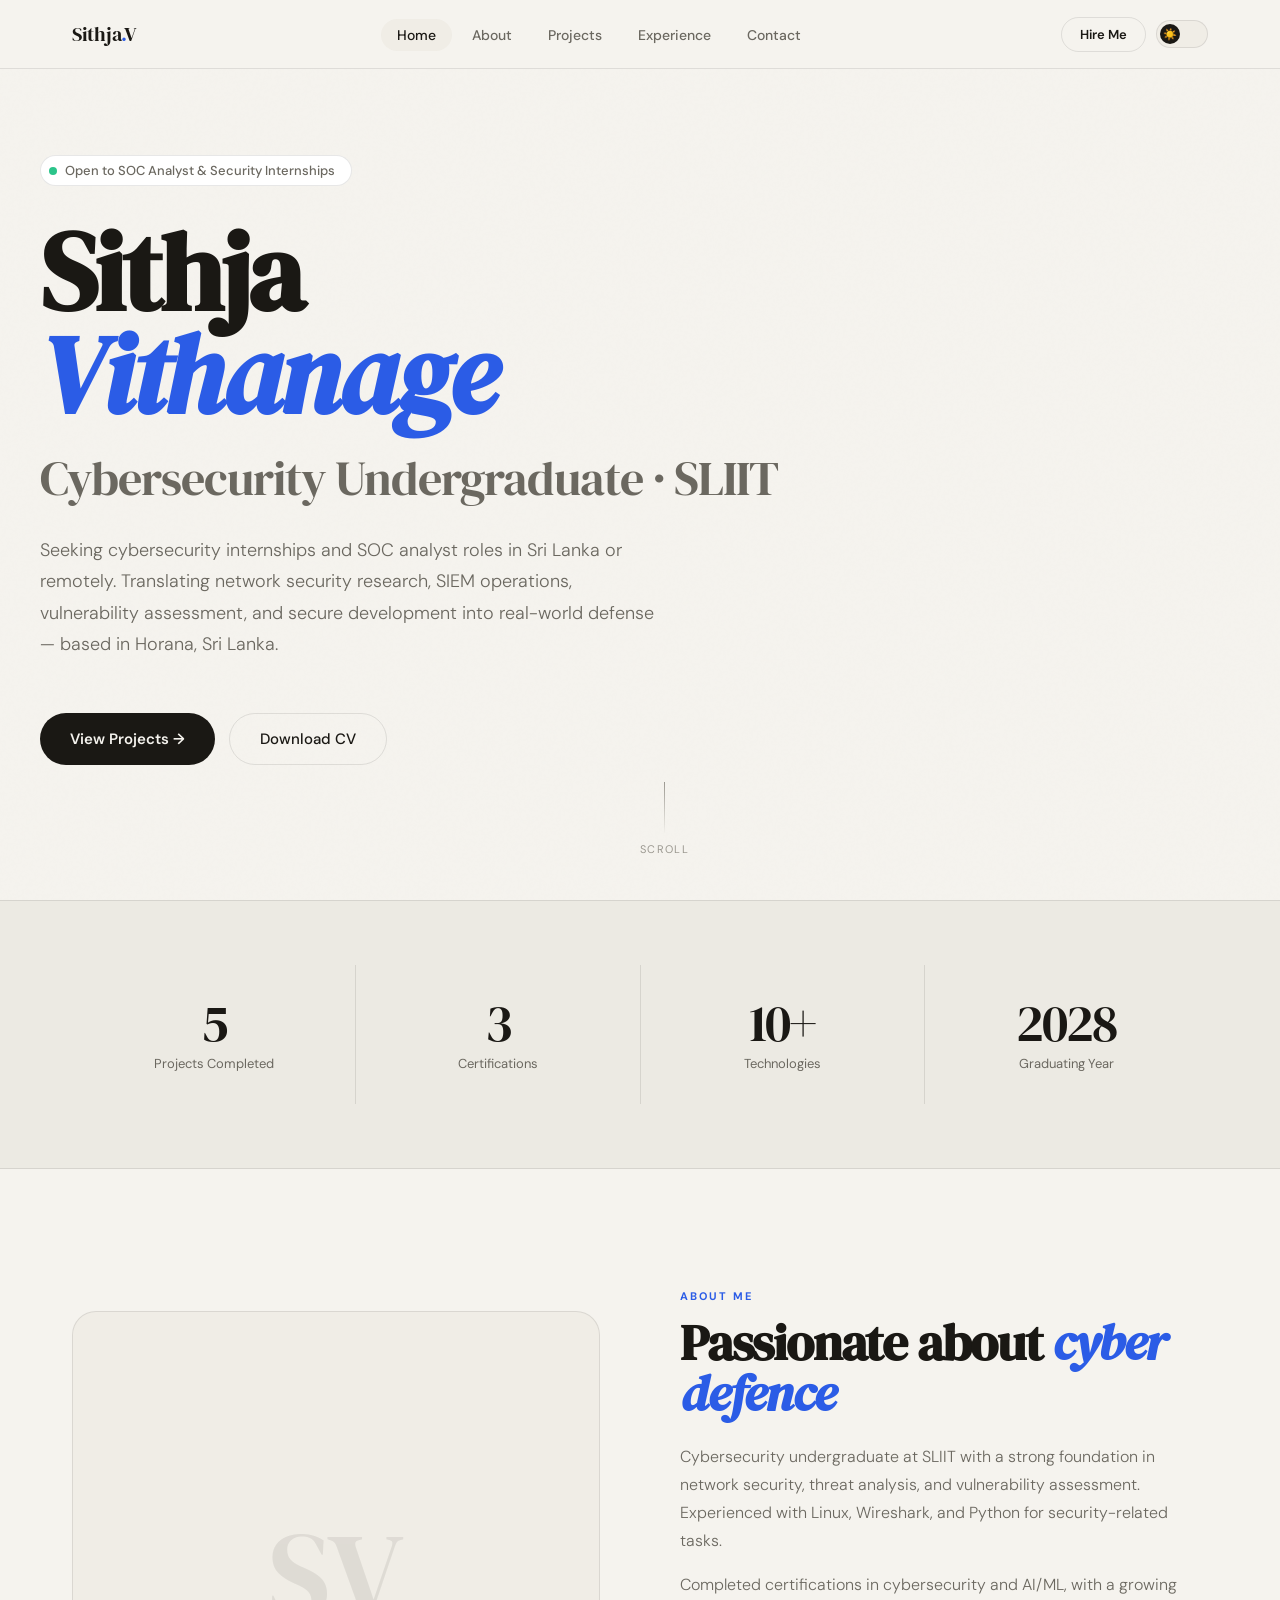
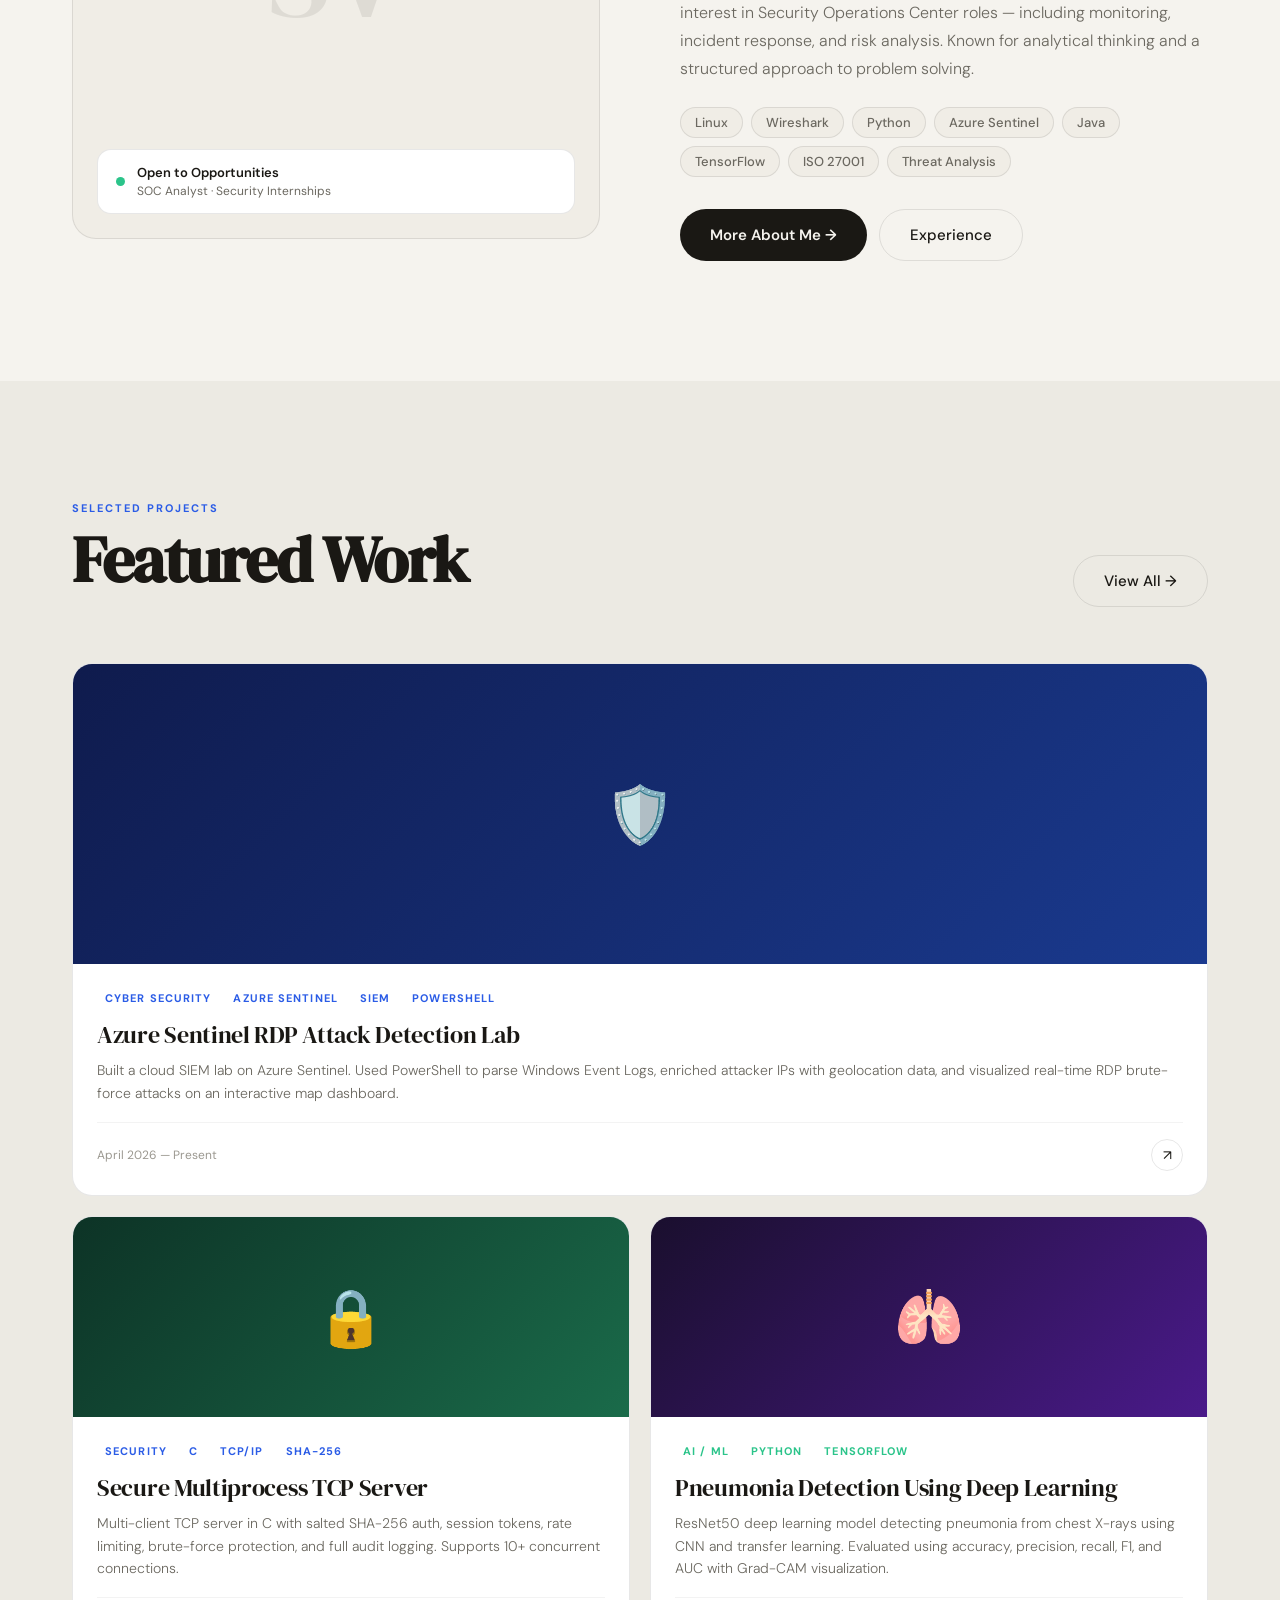
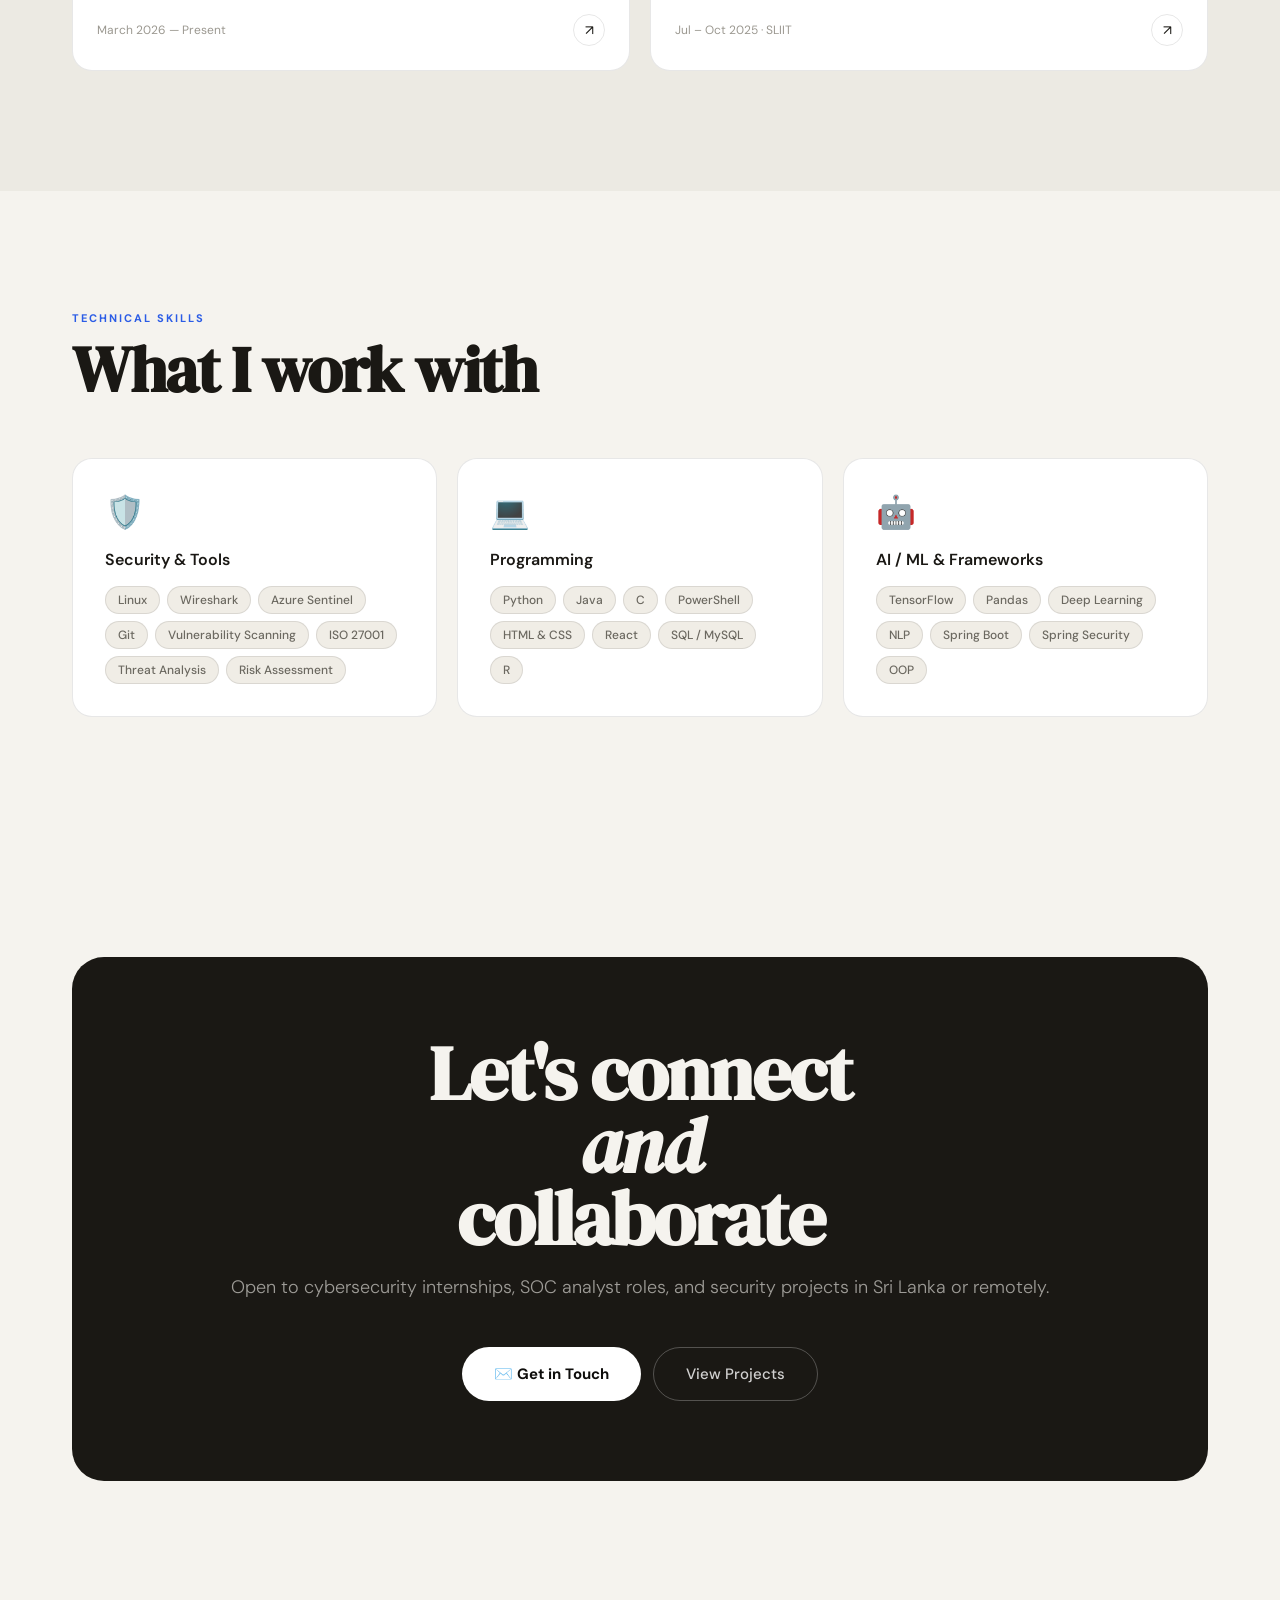
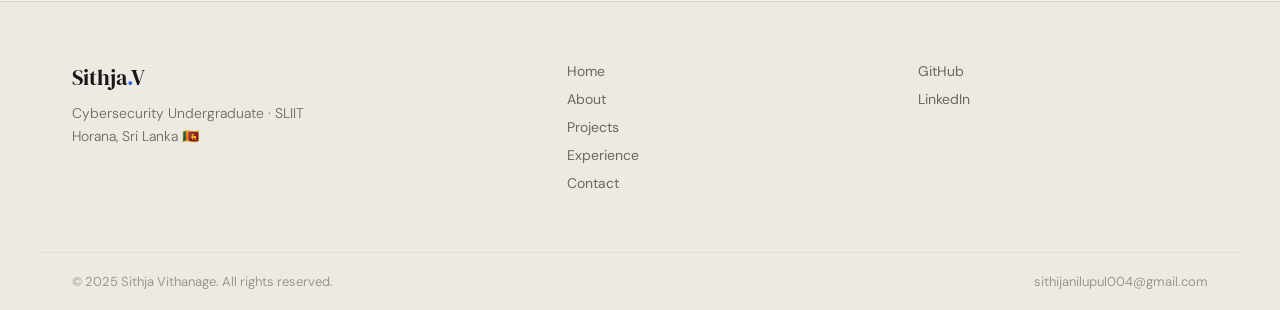
==== index.html @ 6ee67c14 "Initial portfolio upload" ====
<!DOCTYPE html>
<html lang="en" data-theme="light">
<head>
<meta charset="UTF-8">
<meta name="viewport" content="width=device-width, initial-scale=1.0">
<title>Sithja Vithanage — Cybersecurity Undergraduate</title>
<link rel="preconnect" href="https://fonts.googleapis.com">
<link href="https://fonts.googleapis.com/css2?family=DM+Serif+Display:ital@0;1&family=DM+Sans:ital,opsz,wght@0,9..40,300;0,9..40,400;0,9..40,500;0,9..40,600;1,9..40,300&display=swap" rel="stylesheet">
<link rel="stylesheet" href="shared.css">
<style>
/* HERO */
.hero{min-height:100vh;display:flex;align-items:center;position:relative;padding:120px 32px 100px;overflow:hidden}
.hero-orb{position:absolute;border-radius:50%;filter:blur(90px);pointer-events:none;animation:float 8s ease-in-out infinite}
.orb1{width:600px;height:600px;background:radial-gradient(circle,var(--accent)18,transparent 70%);right:-150px;top:0}
.orb2{width:350px;height:350px;background:radial-gradient(circle,var(--accent3)20,transparent 70%);left:5%;bottom:80px;animation-delay:-3s}
.orb3{width:250px;height:250px;background:radial-gradient(circle,var(--accent2)18,transparent 70%);right:25%;bottom:120px;animation-delay:-5s}
@keyframes float{0%,100%{transform:translateY(0) scale(1)}50%{transform:translateY(-30px) scale(1.04)}}
.hero-content{max-width:1200px;margin:0 auto;width:100%;position:relative;z-index:1}
.hero-tag{display:inline-flex;align-items:center;gap:8px;background:var(--surface);border:1px solid var(--border);border-radius:100px;padding:6px 16px 6px 8px;font-size:13px;font-weight:500;color:var(--text-muted);margin-bottom:36px;animation:fadeUp 0.8s ease both}
.tag-dot{width:8px;height:8px;border-radius:50%;background:var(--accent3);box-shadow:0 0 0 3px var(--accent3)30;animation:pulse 2s ease infinite}
@keyframes pulse{0%,100%{box-shadow:0 0 0 3px var(--accent3)30}50%{box-shadow:0 0 0 7px var(--accent3)10}}
.hero-title{font-family:'DM Serif Display',serif;font-size:clamp(52px,9vw,110px);line-height:0.92;letter-spacing:-3px;color:var(--text);margin-bottom:20px;animation:fadeUp 0.8s ease 0.1s both}
.hero-title em{font-style:italic;color:var(--accent)}
.hero-name{font-family:'DM Serif Display',serif;font-size:clamp(28px,4vw,48px);color:var(--text-muted);letter-spacing:-1px;margin-bottom:24px;font-weight:400;animation:fadeUp 0.8s ease 0.15s both}
.hero-sub{font-size:clamp(15px,2vw,18px);color:var(--text-muted);max-width:620px;line-height:1.75;font-weight:300;margin-bottom:52px;animation:fadeUp 0.8s ease 0.2s both}
.hero-ctas{display:flex;gap:14px;flex-wrap:wrap;animation:fadeUp 0.8s ease 0.3s both}
.hero-scroll{position:absolute;bottom:44px;left:50%;transform:translateX(-50%);display:flex;flex-direction:column;align-items:center;gap:8px;color:var(--text-subtle);font-size:11px;letter-spacing:0.12em;text-transform:uppercase;animation:fadeUp 1s ease 0.6s both}
.scroll-bar{width:1px;height:52px;background:linear-gradient(to bottom,var(--text-subtle),transparent);animation:scrollAnim 2s ease infinite}
@keyframes scrollAnim{0%{transform:scaleY(0);transform-origin:top}50%{transform:scaleY(1);transform-origin:top}51%{transform:scaleY(1);transform-origin:bottom}100%{transform:scaleY(0);transform-origin:bottom}}

/* STATS */
.stats-strip{padding:64px 0;background:var(--bg2);border-top:1px solid var(--border);border-bottom:1px solid var(--border)}
.stats-grid{display:grid;grid-template-columns:repeat(4,1fr);gap:1px;background:var(--border)}
.stat-cell{background:var(--bg2);padding:32px 40px;text-align:center;transition:background 0.2s}
.stat-cell:hover{background:var(--surface)}
.stat-num{font-family:'DM Serif Display',serif;font-size:52px;letter-spacing:-2px;line-height:1;color:var(--text);margin-bottom:6px}
.stat-label{font-size:13px;color:var(--text-muted)}

/* ABOUT PREVIEW */
.about-preview{padding:120px 0}
.about-grid{display:grid;grid-template-columns:1fr 1fr;gap:80px;align-items:center}
.about-img{aspect-ratio:1;background:var(--surface2);border-radius:24px;border:1px solid var(--border);display:flex;align-items:center;justify-content:center;position:relative;overflow:hidden}
.about-img-inner{font-family:'DM Serif Display',serif;font-size:120px;color:var(--text);opacity:0.08}
.about-badge{position:absolute;bottom:24px;left:24px;right:24px;background:var(--surface);border:1px solid var(--border);border-radius:14px;padding:14px 18px;display:flex;align-items:center;gap:12px}
.badge-dot{width:9px;height:9px;border-radius:50%;background:var(--accent3);box-shadow:0 0 0 3px var(--accent3)25;animation:pulse 2s ease infinite;flex-shrink:0}
.badge-text{font-size:13px;font-weight:600}
.badge-sub{font-size:12px;color:var(--text-muted);margin-top:2px}
.about-text h2{font-family:'DM Serif Display',serif;font-size:clamp(36px,4vw,52px);letter-spacing:-1.2px;line-height:1;margin-bottom:24px}
.about-text h2 em{font-style:italic;color:var(--accent)}
.about-text p{font-size:16px;color:var(--text-muted);line-height:1.75;font-weight:300;margin-bottom:16px}
.about-chips{display:flex;flex-wrap:wrap;gap:8px;margin-top:24px}
.chip{background:var(--surface2);border:1px solid var(--border);border-radius:100px;padding:6px 14px;font-size:13px;font-weight:500;color:var(--text-muted);transition:border-color 0.2s,color 0.2s}
.chip:hover{border-color:var(--accent);color:var(--accent)}

/* FEATURED PROJECTS */
.featured{padding:120px 0;background:var(--bg2)}
.section-header{display:flex;align-items:flex-end;justify-content:space-between;margin-bottom:56px}
.proj-grid{display:grid;grid-template-columns:repeat(2,1fr);gap:20px}
.proj-card{background:var(--surface);border:1px solid var(--border);border-radius:20px;overflow:hidden;text-decoration:none;color:inherit;display:flex;flex-direction:column;transition:transform 0.35s cubic-bezier(0.34,1.2,0.64,1),box-shadow 0.35s,border-color 0.3s}
.proj-card:hover{transform:translateY(-8px);box-shadow:var(--shadow-lg);border-color:var(--accent)50}
.proj-card.wide{grid-column:span 2}
.proj-thumb{position:relative;overflow:hidden}
.proj-card.wide .proj-thumb{height:300px}
.proj-card:not(.wide) .proj-thumb{height:200px}
.proj-thumb-bg{width:100%;height:100%;display:flex;align-items:center;justify-content:center;font-size:56px;transition:transform 0.4s}
.proj-card:hover .proj-thumb-bg{transform:scale(1.06)}
.proj-overlay{position:absolute;inset:0;display:flex;align-items:center;justify-content:center;color:white;font-size:13px;font-weight:700;letter-spacing:0.08em;text-transform:uppercase;opacity:0;transition:opacity 0.3s}
.proj-card:hover .proj-overlay{opacity:1}
.proj-body{padding:24px;flex:1;display:flex;flex-direction:column}
.proj-tags{display:flex;gap:6px;flex-wrap:wrap;margin-bottom:10px}
.proj-tag{font-size:11px;font-weight:700;text-transform:uppercase;letter-spacing:0.1em;color:var(--accent);background:var(--accent)12;padding:3px 8px;border-radius:4px}
.proj-name{font-family:'DM Serif Display',serif;font-size:24px;letter-spacing:-0.3px;margin-bottom:8px}
.proj-desc{font-size:14px;color:var(--text-muted);line-height:1.6;font-weight:300;flex:1}
.proj-foot{display:flex;align-items:center;justify-content:space-between;margin-top:18px;padding-top:16px;border-top:1px solid var(--border2)}
.proj-year{font-size:12px;color:var(--text-subtle)}
.proj-arrow{width:32px;height:32px;border-radius:50%;border:1px solid var(--border);display:flex;align-items:center;justify-content:center;font-size:14px;transition:background 0.2s,border-color 0.2s}
.proj-card:hover .proj-arrow{background:var(--accent);border-color:var(--accent);color:white}

/* SKILLS SECTION */
.skills-preview{padding:120px 0}
.skills-cats{display:grid;grid-template-columns:repeat(3,1fr);gap:20px;margin-top:56px}
.skill-cat{background:var(--surface);border:1px solid var(--border);border-radius:var(--radius);padding:32px;transition:transform 0.3s,border-color 0.3s}
.skill-cat:hover{transform:translateY(-4px);border-color:var(--accent)40}
.skill-cat-icon{font-size:32px;margin-bottom:16px}
.skill-cat-title{font-weight:600;font-size:16px;margin-bottom:16px}
.skill-pills{display:flex;flex-wrap:wrap;gap:7px}
.skill-pill{background:var(--surface2);border:1px solid var(--border);border-radius:100px;padding:5px 12px;font-size:12px;font-weight:500;color:var(--text-muted)}

/* CTA */
.cta-strip{padding:120px 0}
.cta-box{background:var(--text);color:var(--bg);border-radius:32px;padding:80px;text-align:center;position:relative;overflow:hidden}
[data-theme="dark"] .cta-box{background:var(--surface);color:var(--text);border:1px solid var(--border)}
.cta-box::before{content:'';position:absolute;inset:0;background:radial-gradient(ellipse 60% 60% at 50% 110%,var(--accent)25,transparent 70%);pointer-events:none}
.cta-title{font-family:'DM Serif Display',serif;font-size:clamp(40px,6vw,80px);line-height:0.95;letter-spacing:-2px;margin-bottom:20px;position:relative}
.cta-sub{font-size:18px;opacity:0.6;font-weight:300;margin-bottom:48px;position:relative}
.cta-btns{display:flex;gap:12px;justify-content:center;position:relative;flex-wrap:wrap}

@media(max-width:900px){
  .about-grid{grid-template-columns:1fr}
  .proj-grid{grid-template-columns:1fr}
  .proj-card.wide{grid-column:span 1}
  .stats-grid{grid-template-columns:repeat(2,1fr)}
  .skills-cats{grid-template-columns:1fr}
  .section-header{flex-direction:column;align-items:flex-start;gap:20px}
  .cta-box{padding:48px 28px}
  .hero{padding:120px 20px 100px}
}
</style>
</head>
<body>

<nav>
  <div class="nav-inner">
    <a href="index.html" class="nav-logo">Sithja<span>.</span>V</a>
    <ul class="nav-links">
      <li><a href="index.html" class="active">Home</a></li>
      <li><a href="about.html">About</a></li>
      <li><a href="work.html">Projects</a></li>
      <li><a href="experience.html">Experience</a></li>
      <li><a href="contact.html">Contact</a></li>
    </ul>
    <div class="nav-right">
      <a href="contact.html" class="btn-nav">Hire Me</a>
      <button class="theme-toggle" id="themeToggle" aria-label="Toggle theme">
        <div class="toggle-thumb"><span id="toggleIcon">☀️</span></div>
      </button>
    </div>
  </div>
</nav>

<!-- HERO -->
<section class="hero">
  <div class="hero-orb orb1"></div>
  <div class="hero-orb orb2"></div>
  <div class="hero-orb orb3"></div>
  <div class="hero-content">
    <div class="hero-tag"><span class="tag-dot"></span> Open to SOC Analyst & Security Internships</div>
    <h1 class="hero-title">Sithja<br><em>Vithanage</em></h1>
    <p class="hero-name">Cybersecurity Undergraduate · SLIIT</p>
    <p class="hero-sub">Seeking cybersecurity internships and SOC analyst roles in Sri Lanka or remotely. Translating network security research, SIEM operations, vulnerability assessment, and secure development into real-world defense — based in Horana, Sri Lanka.</p>
    <div class="hero-ctas">
      <a href="work.html" class="btn-primary">View Projects →</a>
      <a href="contact.html" class="btn-secondary">Download CV</a>
    </div>
  </div>
  <div class="hero-scroll"><div class="scroll-bar"></div>Scroll</div>
</section>

<!-- STATS -->
<section class="stats-strip">
  <div class="container">
    <div class="stats-grid">
      <div class="stat-cell reveal"><div class="stat-num">5</div><div class="stat-label">Projects Completed</div></div>
      <div class="stat-cell reveal reveal-d1"><div class="stat-num">3</div><div class="stat-label">Certifications</div></div>
      <div class="stat-cell reveal reveal-d2"><div class="stat-num">10+</div><div class="stat-label">Technologies</div></div>
      <div class="stat-cell reveal reveal-d3"><div class="stat-num">2028</div><div class="stat-label">Graduating Year</div></div>
    </div>
  </div>
</section>

<!-- ABOUT PREVIEW -->
<section class="about-preview">
  <div class="container">
    <div class="about-grid">
      <div class="about-img reveal">
        <div class="about-img-inner">SV</div>
        <div class="about-badge">
          <div class="badge-dot"></div>
          <div>
            <div class="badge-text">Open to Opportunities</div>
            <div class="badge-sub">SOC Analyst · Security Internships</div>
          </div>
        </div>
      </div>
      <div class="about-text reveal reveal-d1">
        <div class="section-label">About Me</div>
        <h2>Passionate about <em>cyber defence</em></h2>
        <p>Cybersecurity undergraduate at SLIIT with a strong foundation in network security, threat analysis, and vulnerability assessment. Experienced with Linux, Wireshark, and Python for security-related tasks.</p>
        <p>Completed certifications in cybersecurity and AI/ML, with a growing interest in Security Operations Center roles — including monitoring, incident response, and risk analysis. Known for analytical thinking and a structured approach to problem solving.</p>
        <div class="about-chips">
          <span class="chip">Linux</span><span class="chip">Wireshark</span><span class="chip">Python</span>
          <span class="chip">Azure Sentinel</span><span class="chip">Java</span><span class="chip">TensorFlow</span>
          <span class="chip">ISO 27001</span><span class="chip">Threat Analysis</span>
        </div>
        <div style="display:flex;gap:12px;margin-top:32px;flex-wrap:wrap">
          <a href="about.html" class="btn-primary">More About Me →</a>
          <a href="experience.html" class="btn-secondary">Experience</a>
        </div>
      </div>
    </div>
  </div>
</section>

<!-- FEATURED PROJECTS -->
<section class="featured">
  <div class="container">
    <div class="section-header reveal">
      <div>
        <div class="section-label">Selected Projects</div>
        <h2 class="section-title">Featured Work</h2>
      </div>
      <a href="work.html" class="btn-secondary">View All →</a>
    </div>
    <div class="proj-grid">
      <!-- Azure Sentinel -->
      <a href="work.html" class="proj-card wide reveal">
        <div class="proj-thumb">
          <div class="proj-thumb-bg" style="background:linear-gradient(135deg,#0f1b4d,#1a3a8f)">🛡️</div>
          <div class="proj-overlay" style="background:rgba(43,92,230,0.88)">View Project ↗</div>
        </div>
        <div class="proj-body">
          <div class="proj-tags"><span class="proj-tag">Cyber Security</span><span class="proj-tag">Azure Sentinel</span><span class="proj-tag">SIEM</span><span class="proj-tag">PowerShell</span></div>
          <div class="proj-name">Azure Sentinel RDP Attack Detection Lab</div>
          <p class="proj-desc">Built a cloud SIEM lab on Azure Sentinel. Used PowerShell to parse Windows Event Logs, enriched attacker IPs with geolocation data, and visualized real-time RDP brute-force attacks on an interactive map dashboard.</p>
          <div class="proj-foot"><span class="proj-year">April 2026 — Present</span><div class="proj-arrow">↗</div></div>
        </div>
      </a>
      <!-- TCP Server -->
      <a href="work.html" class="proj-card reveal">
        <div class="proj-thumb">
          <div class="proj-thumb-bg" style="background:linear-gradient(135deg,#0d3326,#1a6b4a)">🔒</div>
          <div class="proj-overlay" style="background:rgba(43,196,138,0.88)">View Project ↗</div>
        </div>
        <div class="proj-body">
          <div class="proj-tags"><span class="proj-tag">Security</span><span class="proj-tag">C</span><span class="proj-tag">TCP/IP</span><span class="proj-tag">SHA-256</span></div>
          <div class="proj-name">Secure Multiprocess TCP Server</div>
          <p class="proj-desc">Multi-client TCP server in C with salted SHA-256 auth, session tokens, rate limiting, brute-force protection, and full audit logging. Supports 10+ concurrent connections.</p>
          <div class="proj-foot"><span class="proj-year">March 2026 — Present</span><div class="proj-arrow">↗</div></div>
        </div>
      </a>
      <!-- Pneumonia AI -->
      <a href="work.html" class="proj-card reveal reveal-d1">
        <div class="proj-thumb">
          <div class="proj-thumb-bg" style="background:linear-gradient(135deg,#1a0f2e,#4a1a8a)">🫁</div>
          <div class="proj-overlay" style="background:rgba(90,43,200,0.88)">View Project ↗</div>
        </div>
        <div class="proj-body">
          <div class="proj-tags"><span class="proj-tag" style="color:var(--accent3);background:var(--accent3)12">AI / ML</span><span class="proj-tag" style="color:var(--accent3);background:var(--accent3)12">Python</span><span class="proj-tag" style="color:var(--accent3);background:var(--accent3)12">TensorFlow</span></div>
          <div class="proj-name">Pneumonia Detection Using Deep Learning</div>
          <p class="proj-desc">ResNet50 deep learning model detecting pneumonia from chest X-rays using CNN and transfer learning. Evaluated using accuracy, precision, recall, F1, and AUC with Grad-CAM visualization.</p>
          <div class="proj-foot"><span class="proj-year">Jul – Oct 2025 · SLIIT</span><div class="proj-arrow">↗</div></div>
        </div>
      </a>
    </div>
  </div>
</section>

<!-- SKILLS PREVIEW -->
<section class="skills-preview">
  <div class="container">
    <div class="reveal">
      <div class="section-label">Technical Skills</div>
      <h2 class="section-title">What I work with</h2>
    </div>
    <div class="skills-cats">
      <div class="skill-cat reveal">
        <div class="skill-cat-icon">🛡️</div>
        <div class="skill-cat-title">Security & Tools</div>
        <div class="skill-pills">
          <span class="skill-pill">Linux</span><span class="skill-pill">Wireshark</span>
          <span class="skill-pill">Azure Sentinel</span><span class="skill-pill">Git</span>
          <span class="skill-pill">Vulnerability Scanning</span><span class="skill-pill">ISO 27001</span>
          <span class="skill-pill">Threat Analysis</span><span class="skill-pill">Risk Assessment</span>
        </div>
      </div>
      <div class="skill-cat reveal reveal-d1">
        <div class="skill-cat-icon">💻</div>
        <div class="skill-cat-title">Programming</div>
        <div class="skill-pills">
          <span class="skill-pill">Python</span><span class="skill-pill">Java</span>
          <span class="skill-pill">C</span><span class="skill-pill">PowerShell</span>
          <span class="skill-pill">HTML & CSS</span><span class="skill-pill">React</span>
          <span class="skill-pill">SQL / MySQL</span><span class="skill-pill">R</span>
        </div>
      </div>
      <div class="skill-cat reveal reveal-d2">
        <div class="skill-cat-icon">🤖</div>
        <div class="skill-cat-title">AI / ML & Frameworks</div>
        <div class="skill-pills">
          <span class="skill-pill">TensorFlow</span><span class="skill-pill">Pandas</span>
          <span class="skill-pill">Deep Learning</span><span class="skill-pill">NLP</span>
          <span class="skill-pill">Spring Boot</span><span class="skill-pill">Spring Security</span>
          <span class="skill-pill">OOP</span>
        </div>
      </div>
    </div>
  </div>
</section>

<!-- CTA -->
<section class="cta-strip">
  <div class="container">
    <div class="cta-box reveal">
      <h2 class="cta-title">Let's connect<br><em>and</em><br>collaborate</h2>
      <p class="cta-sub">Open to cybersecurity internships, SOC analyst roles, and security projects in Sri Lanka or remotely.</p>
      <div class="cta-btns">
        <a href="contact.html" class="btn-cta-primary">✉️ Get in Touch</a>
        <a href="work.html" class="btn-cta-secondary">View Projects</a>
      </div>
    </div>
  </div>
</section>

<footer>
  <div class="footer-inner container">
    <div class="footer-left">
      <span class="footer-logo">Sithja<span>.</span>V</span>
      <p>Cybersecurity Undergraduate · SLIIT<br>Horana, Sri Lanka 🇱🇰</p>
    </div>
    <div class="footer-links">
      <a href="index.html">Home</a><a href="about.html">About</a>
      <a href="work.html">Projects</a><a href="experience.html">Experience</a><a href="contact.html">Contact</a>
    </div>
    <div class="footer-social">
      <a href="https://github.com/sithija-vithanage" target="_blank">GitHub</a>
      <a href="https://linkedin.com/in/sithija-vithanage" target="_blank">LinkedIn</a>
    </div>
  </div>
  <div class="footer-bottom container">
    <span>© 2025 Sithja Vithanage. All rights reserved.</span>
    <span>sithijanilupul004@gmail.com</span>
  </div>
</footer>
<script src="shared.js"></script>
</body>
</html>
---- shared.css ----
/* ═══════════════════════════════════════
   SHARED.CSS — Sithja Vithanage Portfolio
   ═══════════════════════════════════════ */
:root {
  --bg: #F5F3EE; --bg2: #ECEAE3; --surface: #FFFFFF; --surface2: #F0EDE6;
  --text: #1A1814; --text-muted: #6B6860; --text-subtle: #9B9890;
  --accent: #2B5CE6; --accent2: #E6402B; --accent3: #2BC48A;
  --border: rgba(26,24,20,0.10); --border2: rgba(26,24,20,0.05);
  --shadow: 0 2px 24px rgba(26,24,20,0.08); --shadow-lg: 0 12px 48px rgba(26,24,20,0.14);
  --radius: 20px; --radius-sm: 10px; --nav-bg: rgba(245,243,238,0.88);
}
[data-theme="dark"] {
  --bg: #0E0D0B; --bg2: #161512; --surface: #1C1A17; --surface2: #252320;
  --text: #F0EDE6; --text-muted: #9B9890; --text-subtle: #6B6860;
  --accent: #5B82FF; --accent2: #FF6B52; --accent3: #4AE6A0;
  --border: rgba(240,237,230,0.10); --border2: rgba(240,237,230,0.05);
  --shadow: 0 2px 24px rgba(0,0,0,0.30); --shadow-lg: 0 12px 48px rgba(0,0,0,0.45);
  --nav-bg: rgba(14,13,11,0.88);
}
*,*::before,*::after{box-sizing:border-box;margin:0;padding:0}
html{scroll-behavior:smooth}
body{font-family:'DM Sans',sans-serif;background:var(--bg);color:var(--text);min-height:100vh;overflow-x:hidden;transition:background 0.4s ease,color 0.4s ease}
body::before{content:'';position:fixed;inset:0;background-image:url("data:image/svg+xml,%3Csvg viewBox='0 0 256 256' xmlns='http://www.w3.org/2000/svg'%3E%3Cfilter id='n'%3E%3CfeTurbulence type='fractalNoise' baseFrequency='0.9' numOctaves='4' stitchTiles='stitch'/%3E%3C/filter%3E%3Crect width='100%25' height='100%25' filter='url(%23n)' opacity='0.03'/%3E%3C/svg%3E");pointer-events:none;z-index:0;opacity:0.35}

/* NAV */
nav{position:fixed;top:0;left:0;right:0;z-index:100;background:var(--nav-bg);backdrop-filter:blur(24px);-webkit-backdrop-filter:blur(24px);border-bottom:1px solid var(--border);transition:background 0.4s}
.nav-inner{max-width:1200px;margin:0 auto;padding:0 32px;height:68px;display:flex;align-items:center;justify-content:space-between}
.nav-logo{font-family:'DM Serif Display',serif;font-size:20px;color:var(--text);text-decoration:none;letter-spacing:-0.3px}
.nav-logo span{color:var(--accent)}
.nav-links{display:flex;align-items:center;gap:4px;list-style:none}
.nav-links a{font-size:14px;font-weight:500;color:var(--text-muted);text-decoration:none;padding:7px 16px;border-radius:100px;transition:color 0.2s,background 0.2s}
.nav-links a:hover,.nav-links a.active{color:var(--text);background:var(--surface2)}
.nav-right{display:flex;align-items:center;gap:10px}
.btn-nav{font-size:13px;font-weight:600;color:var(--text);text-decoration:none;border:1px solid var(--border);border-radius:100px;padding:8px 18px;transition:background 0.2s,border-color 0.2s}
.btn-nav:hover{background:var(--surface);border-color:var(--accent)}

/* THEME TOGGLE */
.theme-toggle{width:52px;height:28px;background:var(--surface2);border:1px solid var(--border);border-radius:100px;cursor:pointer;position:relative;transition:background 0.3s,border-color 0.3s;flex-shrink:0}
.theme-toggle:hover{border-color:var(--accent)}
.toggle-thumb{position:absolute;top:3px;left:3px;width:20px;height:20px;background:var(--text);border-radius:50%;transition:transform 0.35s cubic-bezier(0.34,1.56,0.64,1);display:flex;align-items:center;justify-content:center;font-size:11px}
[data-theme="dark"] .toggle-thumb{transform:translateX(24px)}

/* LAYOUT */
.container{max-width:1200px;margin:0 auto;padding:0 32px;position:relative;z-index:1}
.section-label{font-size:11px;font-weight:700;letter-spacing:0.18em;text-transform:uppercase;color:var(--accent);margin-bottom:14px}
.section-title{font-family:'DM Serif Display',serif;font-size:clamp(36px,5vw,64px);letter-spacing:-1.5px;line-height:0.97;color:var(--text);margin-bottom:16px}
.section-desc{font-size:17px;color:var(--text-muted);max-width:540px;line-height:1.65;font-weight:300}

/* BUTTONS */
.btn-primary{display:inline-flex;align-items:center;gap:8px;background:var(--text);color:var(--bg);border:none;border-radius:100px;padding:15px 30px;font-size:15px;font-weight:600;font-family:'DM Sans',sans-serif;text-decoration:none;cursor:pointer;transition:transform 0.25s,box-shadow 0.25s}
.btn-primary:hover{transform:translateY(-2px);box-shadow:var(--shadow-lg)}
.btn-secondary{display:inline-flex;align-items:center;gap:8px;background:transparent;color:var(--text);border:1px solid var(--border);border-radius:100px;padding:15px 30px;font-size:15px;font-weight:500;font-family:'DM Sans',sans-serif;text-decoration:none;cursor:pointer;transition:transform 0.25s,background 0.2s,border-color 0.2s}
.btn-secondary:hover{background:var(--surface);border-color:var(--accent);transform:translateY(-2px)}
.btn-cta-primary{display:inline-flex;align-items:center;gap:8px;background:white;color:#0E0D0B;border:none;border-radius:100px;padding:16px 32px;font-size:15px;font-weight:700;font-family:'DM Sans',sans-serif;text-decoration:none;cursor:pointer;transition:transform 0.2s,box-shadow 0.2s}
[data-theme="dark"] .btn-cta-primary{background:var(--accent);color:white}
.btn-cta-primary:hover{transform:translateY(-2px);box-shadow:0 8px 32px rgba(255,255,255,0.2)}
.btn-cta-secondary{display:inline-flex;align-items:center;gap:8px;background:transparent;color:rgba(255,255,255,0.8);border:1px solid rgba(255,255,255,0.25);border-radius:100px;padding:16px 32px;font-size:15px;font-weight:500;font-family:'DM Sans',sans-serif;text-decoration:none;cursor:pointer;transition:background 0.2s}
[data-theme="dark"] .btn-cta-secondary{color:var(--text-muted);border-color:var(--border)}
.btn-cta-secondary:hover{background:rgba(255,255,255,0.1)}

/* PAGE HERO */
.page-hero{padding:160px 32px 100px;background:var(--bg);position:relative;overflow:hidden}
.page-hero-orb{position:absolute;border-radius:50%;filter:blur(100px);pointer-events:none}
.page-hero-orb1{width:400px;height:400px;background:var(--accent)15;right:-80px;top:0}
.page-hero-orb2{width:280px;height:280px;background:var(--accent3)12;left:10%;bottom:0}
.page-hero-content{max-width:1200px;margin:0 auto;position:relative;z-index:1}
.page-hero-tag{display:inline-block;font-size:11px;font-weight:700;letter-spacing:0.18em;text-transform:uppercase;color:var(--accent);margin-bottom:20px}
.page-hero-title{font-family:'DM Serif Display',serif;font-size:clamp(52px,8vw,100px);line-height:0.93;letter-spacing:-2.5px;color:var(--text);margin-bottom:24px;animation:fadeUp 0.8s ease both}
.page-hero-title em{font-style:italic;color:var(--accent)}
.page-hero-sub{font-size:18px;color:var(--text-muted);max-width:560px;line-height:1.65;font-weight:300;animation:fadeUp 0.8s ease 0.1s both}

/* FOOTER */
footer{background:var(--bg2);border-top:1px solid var(--border);position:relative;z-index:1}
.footer-inner{display:grid;grid-template-columns:1.5fr 1fr 1fr;gap:60px;padding-top:60px;padding-bottom:60px;border-bottom:1px solid var(--border2)}
.footer-logo{font-family:'DM Serif Display',serif;font-size:22px;display:block;margin-bottom:10px}
.footer-logo span{color:var(--accent)}
.footer-left p{font-size:14px;color:var(--text-muted);line-height:1.6;font-weight:300}
.footer-links,.footer-social{display:flex;flex-direction:column;gap:10px}
.footer-links a,.footer-social a{font-size:14px;color:var(--text-muted);text-decoration:none;transition:color 0.2s;width:fit-content}
.footer-links a:hover,.footer-social a:hover{color:var(--accent)}
.footer-bottom{display:flex;align-items:center;justify-content:space-between;padding-top:20px;padding-bottom:20px;font-size:13px;color:var(--text-subtle)}

/* SCROLL REVEAL */
.reveal{opacity:0;transform:translateY(28px);transition:opacity 0.7s ease,transform 0.7s ease}
.reveal.visible{opacity:1;transform:none}
.reveal-d1{transition-delay:0.1s}.reveal-d2{transition-delay:0.2s}.reveal-d3{transition-delay:0.3s}

@keyframes fadeUp{from{opacity:0;transform:translateY(24px)}to{opacity:1;transform:translateY(0)}}
.divider{height:1px;background:var(--border);position:relative;z-index:1}

@media(max-width:900px){
  .nav-links{display:none}
  .footer-inner{grid-template-columns:1fr 1fr;gap:40px}
  .footer-bottom{flex-direction:column;gap:8px;text-align:center}
  .page-hero{padding:130px 20px 80px}
  .container{padding:0 20px}
}
@media(max-width:600px){
  .footer-inner{grid-template-columns:1fr;gap:32px}
  .btn-primary,.btn-secondary{padding:13px 24px;font-size:14px}
}
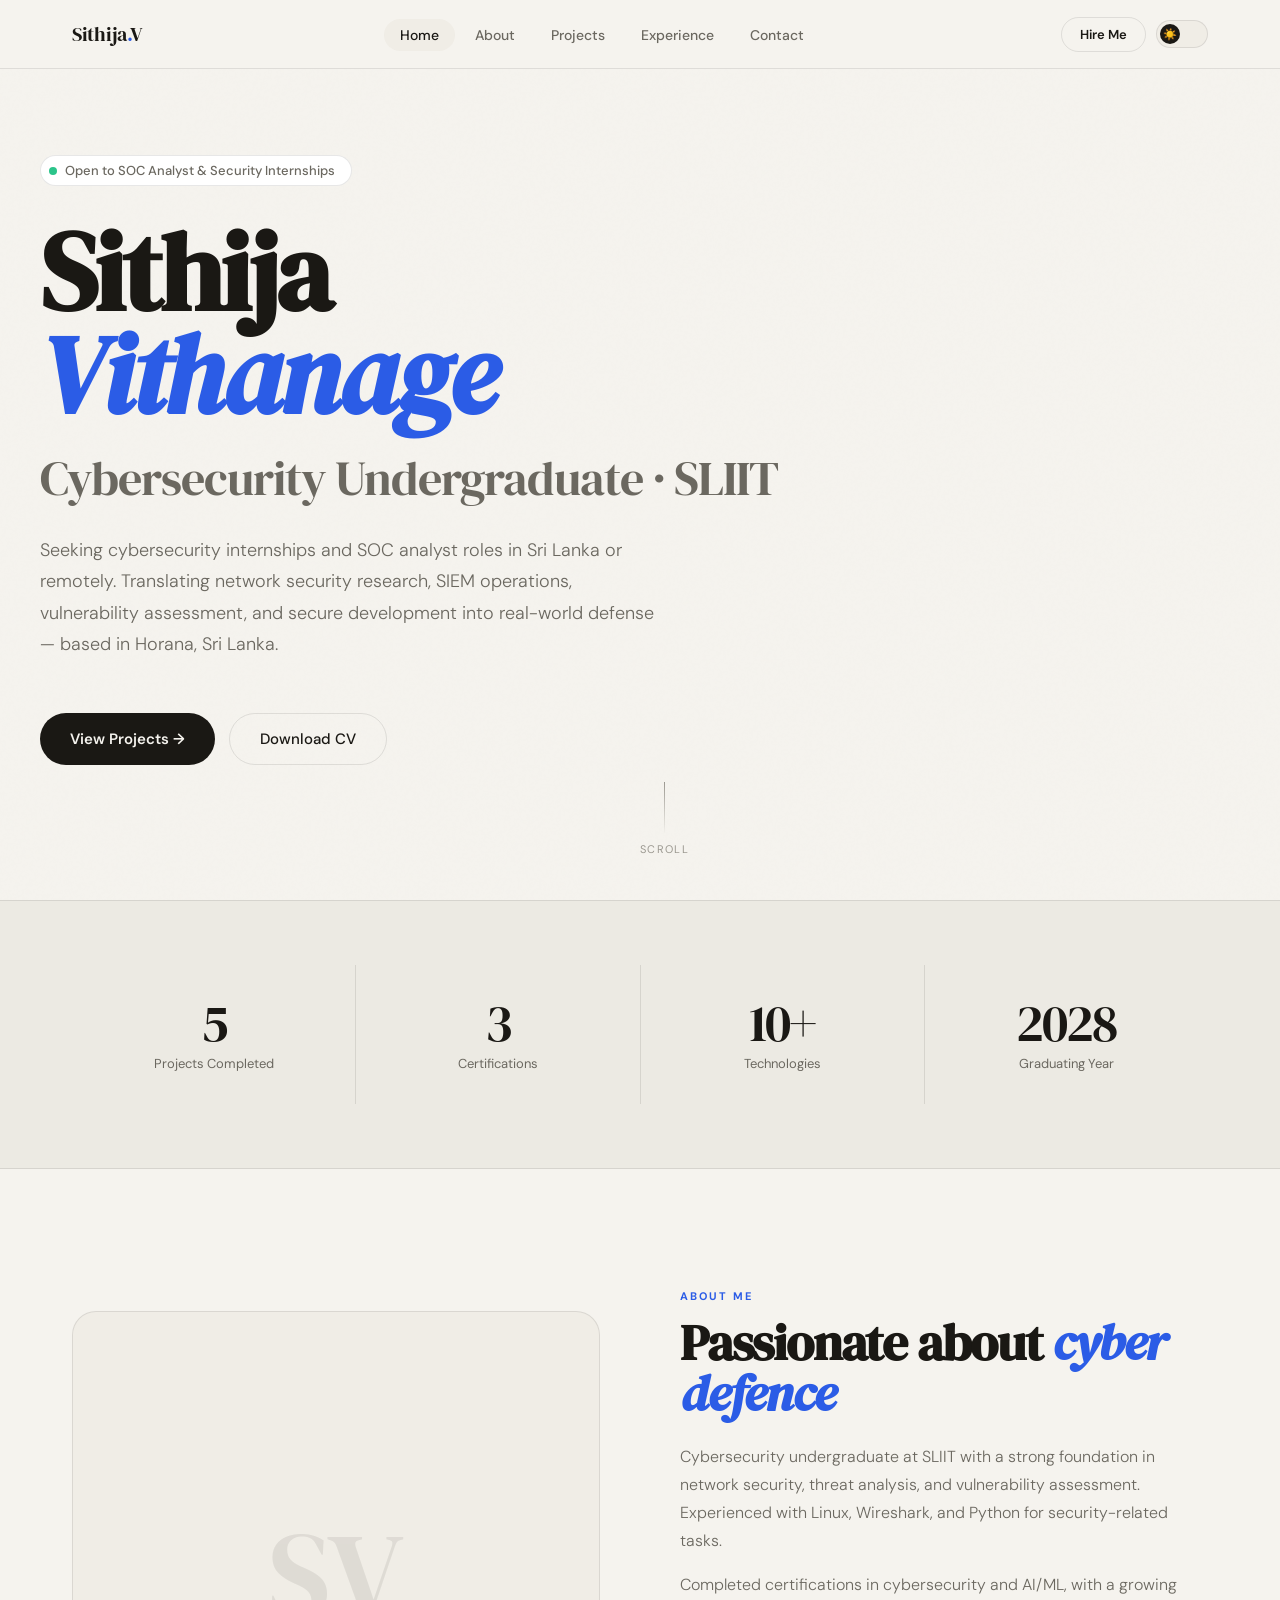
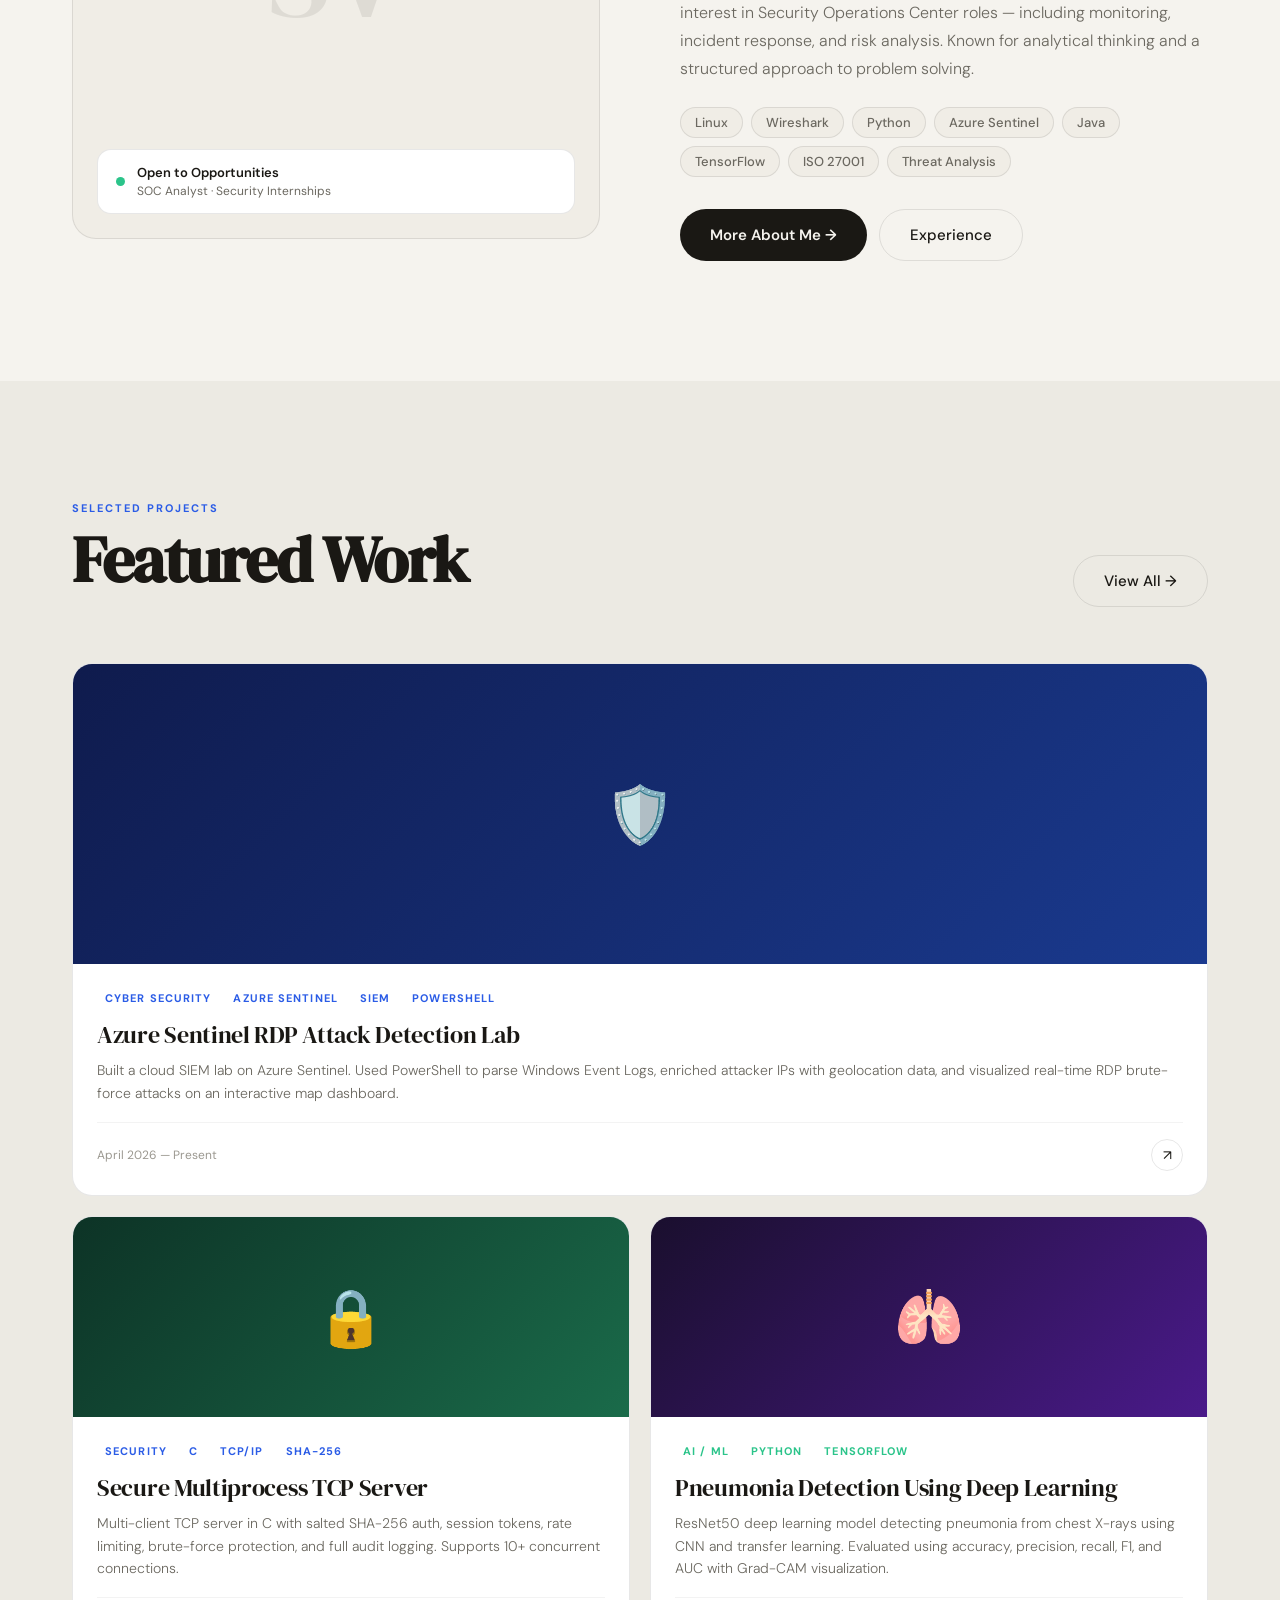
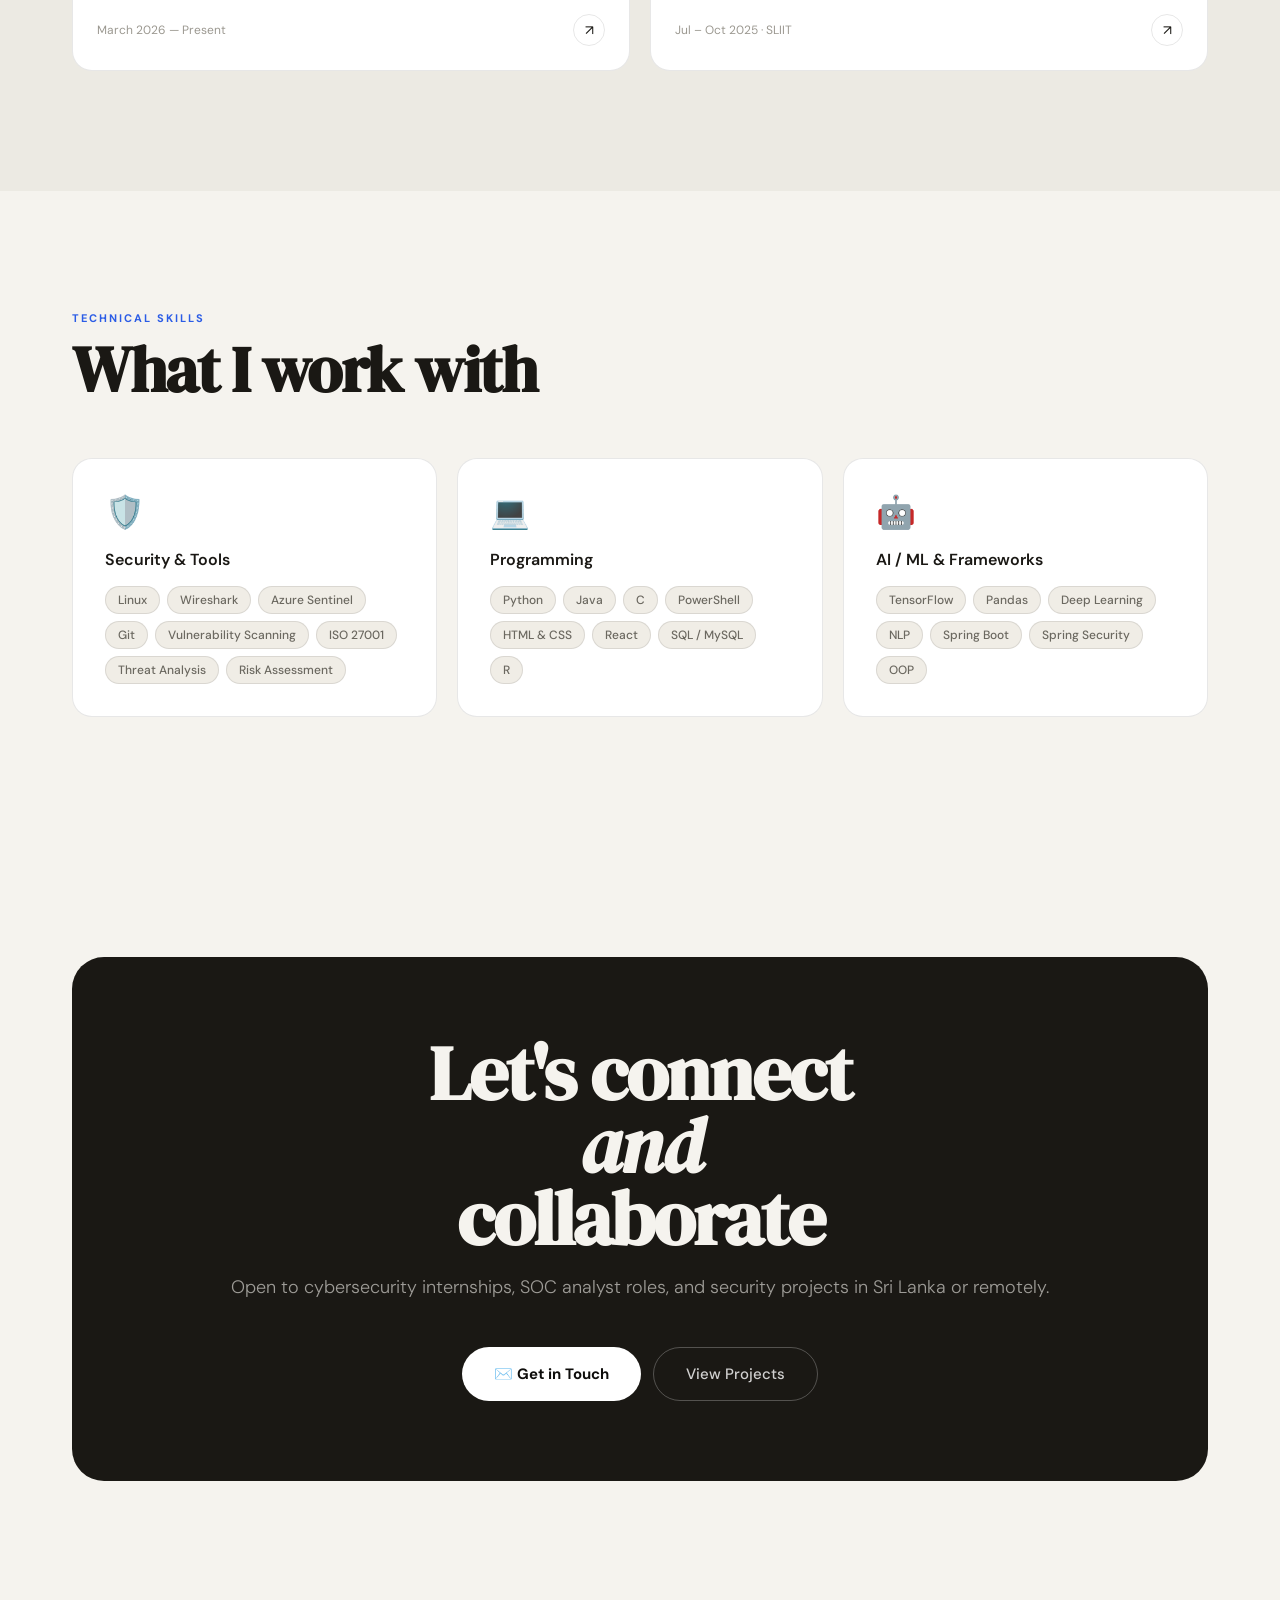
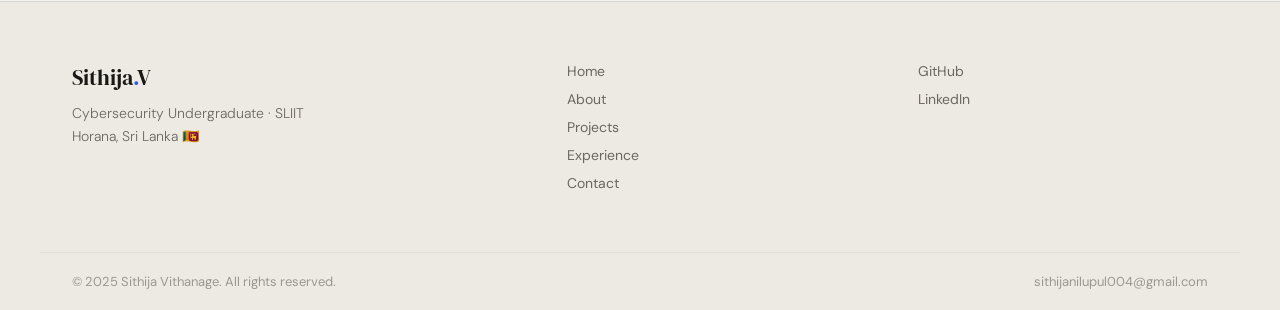
==== commit 0c96701b: "Updated portfolio" ====
--- a/index.html
+++ b/index.html
@@ -3,7 +3,7 @@
 <head>
 <meta charset="UTF-8">
 <meta name="viewport" content="width=device-width, initial-scale=1.0">
-<title>Sithja Vithanage — Cybersecurity Undergraduate</title>
+<title>Sithija Vithanage — Cybersecurity Undergraduate</title>
 <link rel="preconnect" href="https://fonts.googleapis.com">
 <link href="https://fonts.googleapis.com/css2?family=DM+Serif+Display:ital@0;1&family=DM+Sans:ital,opsz,wght@0,9..40,300;0,9..40,400;0,9..40,500;0,9..40,600;1,9..40,300&display=swap" rel="stylesheet">
 <link rel="stylesheet" href="shared.css">
@@ -111,7 +111,7 @@
 
 <nav>
   <div class="nav-inner">
-    <a href="index.html" class="nav-logo">Sithja<span>.</span>V</a>
+    <a href="index.html" class="nav-logo">Sithija<span>.</span>V</a>
     <ul class="nav-links">
       <li><a href="index.html" class="active">Home</a></li>
       <li><a href="about.html">About</a></li>
@@ -135,7 +135,7 @@
   <div class="hero-orb orb3"></div>
   <div class="hero-content">
     <div class="hero-tag"><span class="tag-dot"></span> Open to SOC Analyst & Security Internships</div>
-    <h1 class="hero-title">Sithja<br><em>Vithanage</em></h1>
+    <h1 class="hero-title">Sithija<br><em>Vithanage</em></h1>
     <p class="hero-name">Cybersecurity Undergraduate · SLIIT</p>
     <p class="hero-sub">Seeking cybersecurity internships and SOC analyst roles in Sri Lanka or remotely. Translating network security research, SIEM operations, vulnerability assessment, and secure development into real-world defense — based in Horana, Sri Lanka.</p>
     <div class="hero-ctas">
@@ -304,7 +304,7 @@
 <footer>
   <div class="footer-inner container">
     <div class="footer-left">
-      <span class="footer-logo">Sithja<span>.</span>V</span>
+      <span class="footer-logo">Sithija<span>.</span>V</span>
       <p>Cybersecurity Undergraduate · SLIIT<br>Horana, Sri Lanka 🇱🇰</p>
     </div>
     <div class="footer-links">
@@ -317,7 +317,7 @@
     </div>
   </div>
   <div class="footer-bottom container">
-    <span>© 2025 Sithja Vithanage. All rights reserved.</span>
+    <span>© 2025 Sithija Vithanage. All rights reserved.</span>
     <span>sithijanilupul004@gmail.com</span>
   </div>
 </footer>
--- a/shared.css
+++ b/shared.css
@@ -1,5 +1,5 @@
 /* ═══════════════════════════════════════
-   SHARED.CSS — Sithja Vithanage Portfolio
+   SHARED.CSS — Sithija Vithanage Portfolio
    ═══════════════════════════════════════ */
 :root {
   --bg: #F5F3EE; --bg2: #ECEAE3; --surface: #FFFFFF; --surface2: #F0EDE6;
